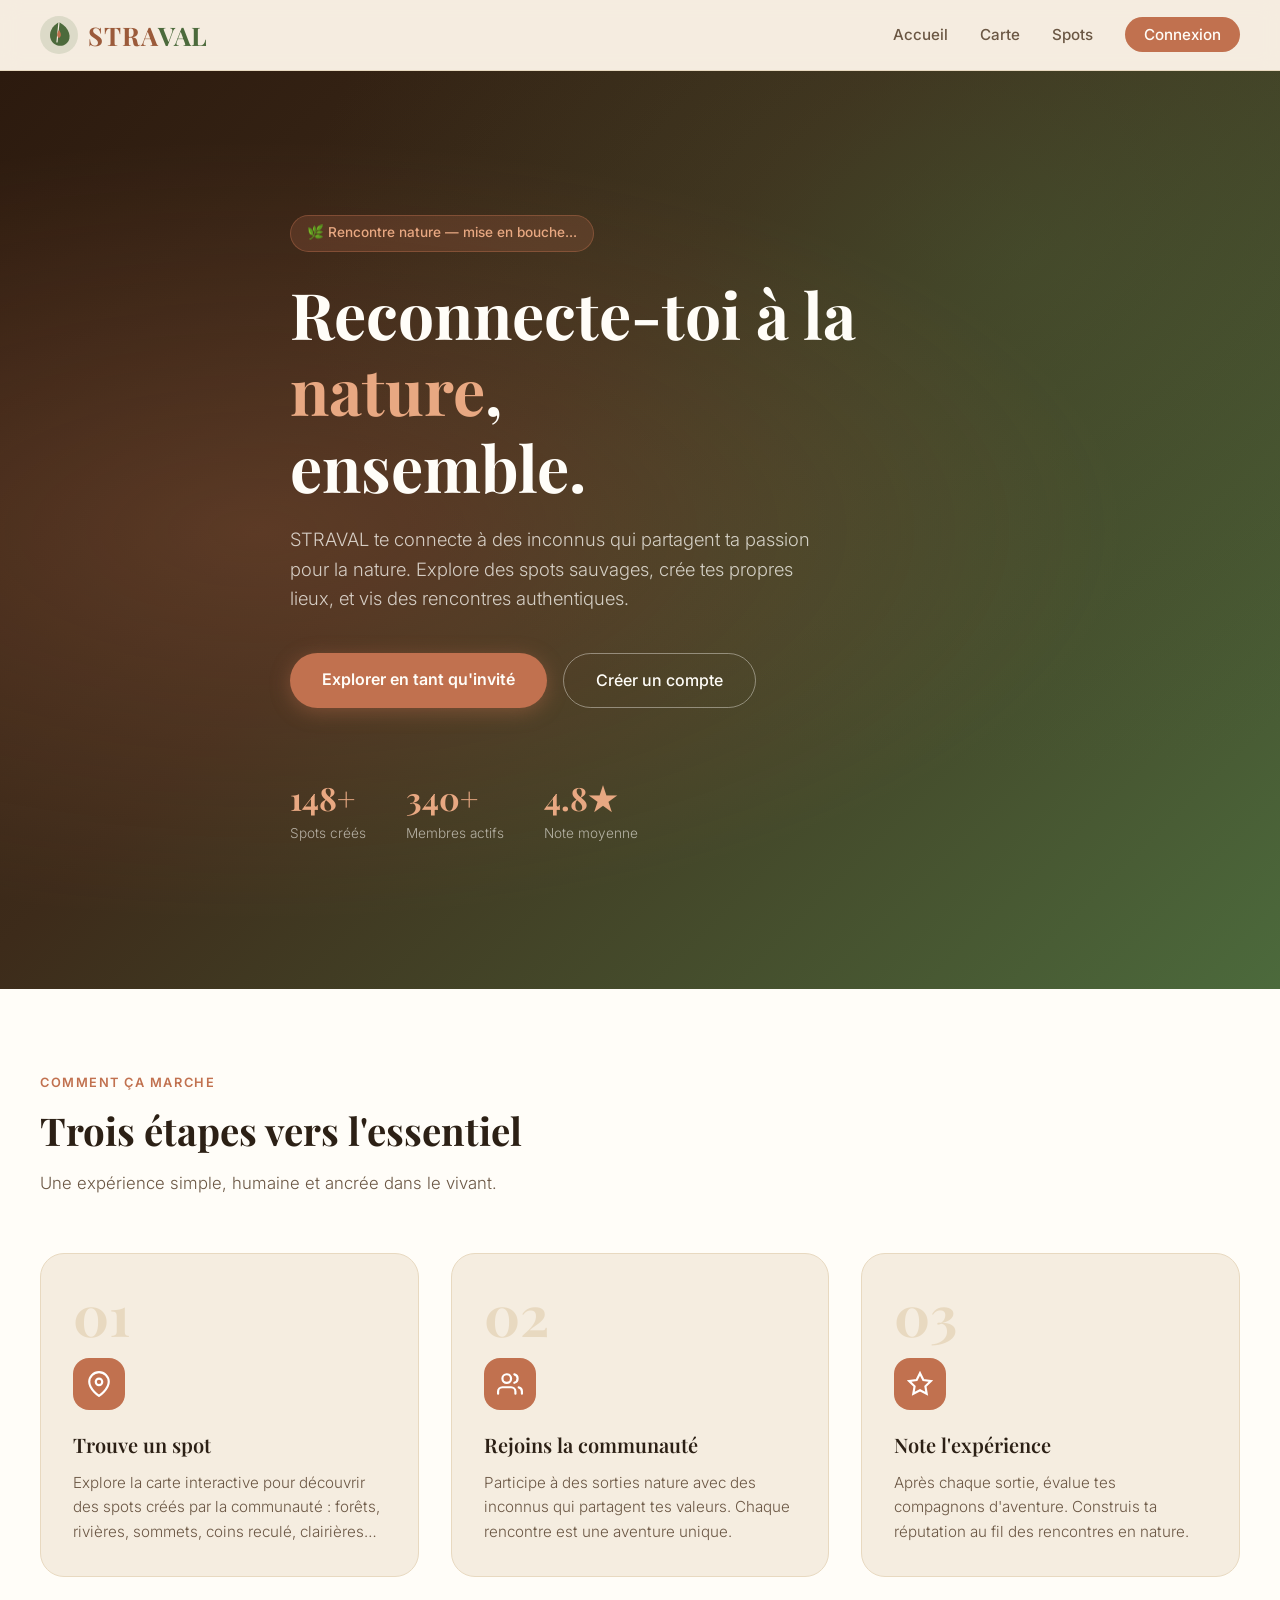
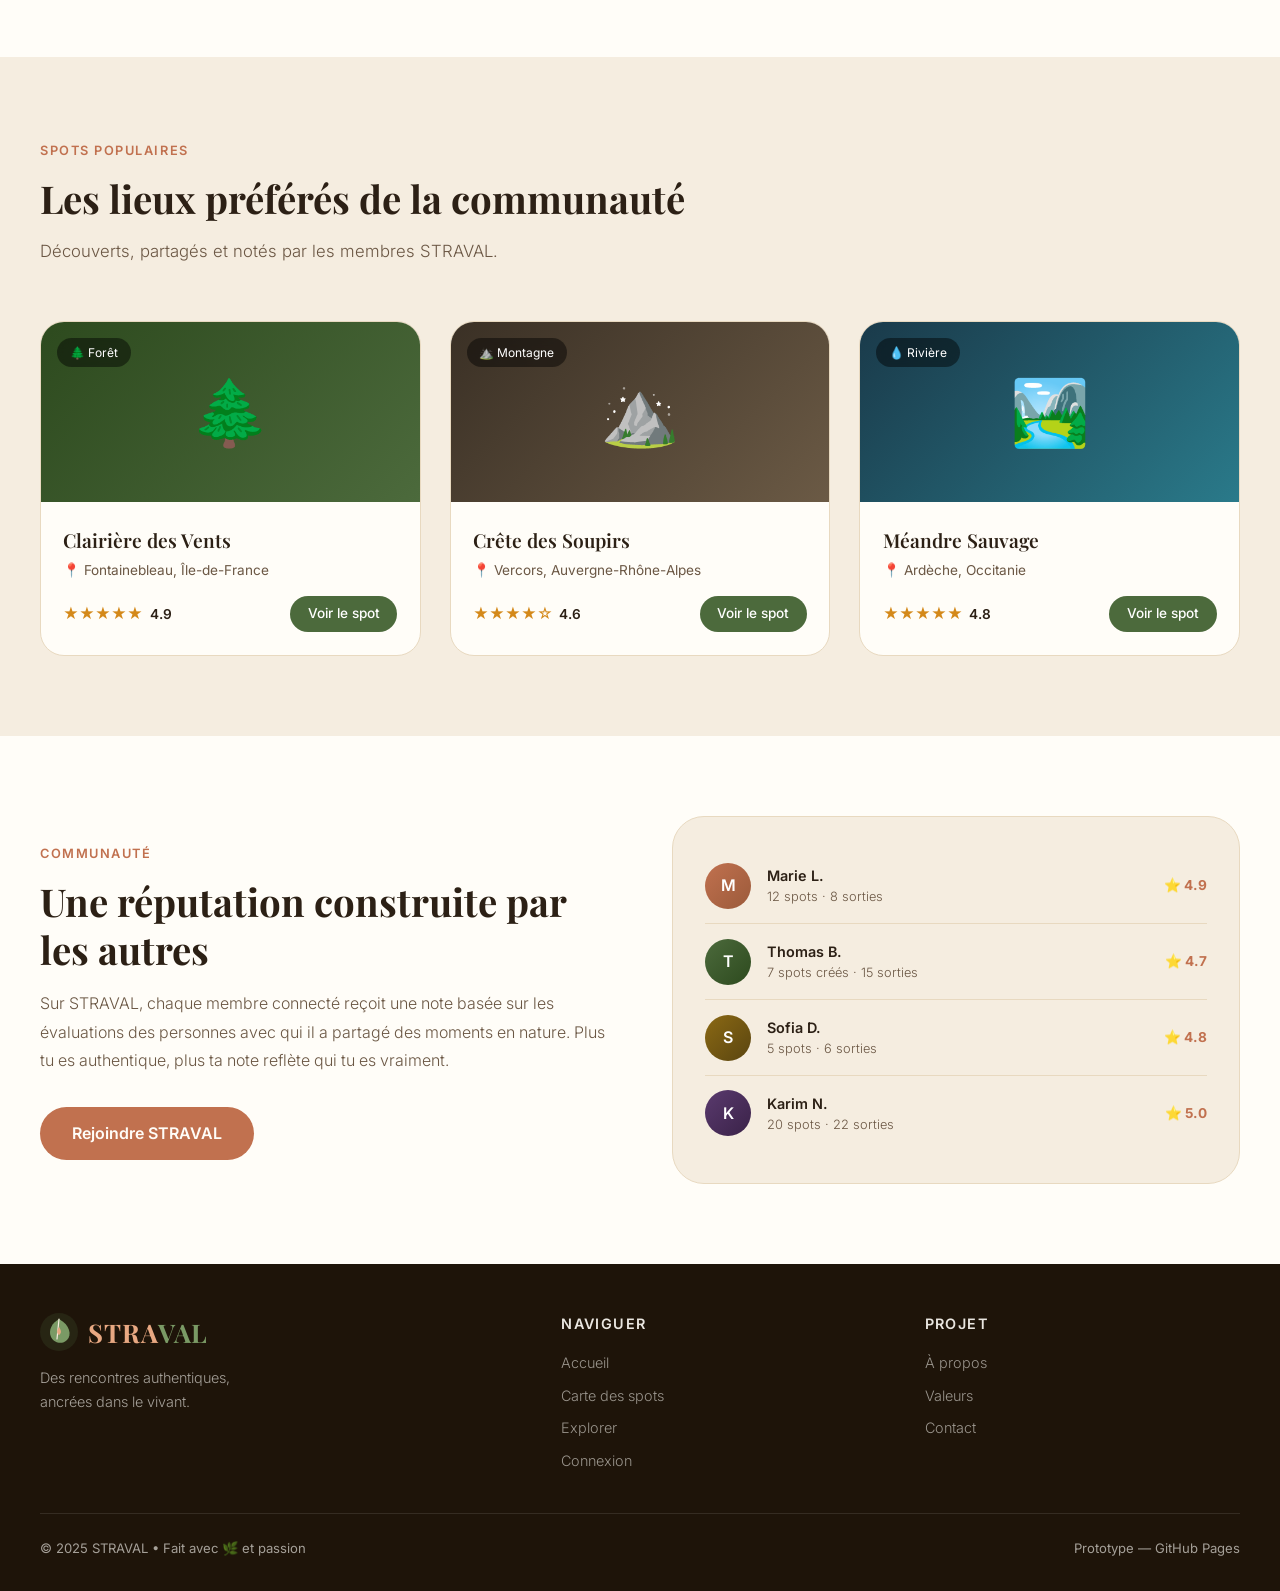
==== index.html @ e492df6b "Pages en ligne !" ====
<!DOCTYPE html>
<html lang="fr">
<head>
  <meta charset="UTF-8" />
  <meta name="viewport" content="width=device-width, initial-scale=1.0"/>
  <title>STRAVAL — Reconnecte-toi à la nature, ensemble.</title>
  <link rel="preconnect" href="https://fonts.googleapis.com"/>
  <link href="https://fonts.googleapis.com/css2?family=Playfair+Display:wght@400;600;700&family=Inter:wght@300;400;500;600&display=swap" rel="stylesheet"/>
  <style>
    :root {
      --terra: #C1714F; --terra-dark: #9B5A3A; --terra-light: #E8A882;
      --green: #4C6A3C; --green-light: #7A9A65;
      --cream: #F5EDE0; --cream-dark: #E8D9C0;
      --text: #2C2015; --text-light: #6B5744; --white: #FFFDF8;
    }
    *, *::before, *::after { box-sizing: border-box; margin: 0; padding: 0; }
    body { font-family: 'Inter', sans-serif; background: var(--cream); color: var(--text); line-height: 1.6; overflow-x: hidden; }

    /* HEADER */
    header { position: sticky; top: 0; z-index: 100; background: rgba(245,237,224,0.95); backdrop-filter: blur(10px); border-bottom: 1px solid var(--cream-dark); padding: 0 2rem; }
    nav { max-width: 1200px; margin: 0 auto; display: flex; align-items: center; justify-content: space-between; height: 70px; }
    .logo { display: flex; align-items: center; gap: 0.6rem; text-decoration: none; }
    .logo-icon { width: 38px; height: 38px; }
    .logo-text { font-family: 'Playfair Display', serif; font-size: 1.6rem; font-weight: 700; color: var(--terra-dark); letter-spacing: 0.05em; }
    .logo-text span { color: var(--green); }
    .nav-links { display: flex; align-items: center; gap: 2rem; list-style: none; }
    .nav-links a { text-decoration: none; font-size: 0.95rem; font-weight: 500; color: var(--text-light); transition: color 0.2s; }
    .nav-links a:hover { color: var(--terra); }
    .btn-nav { background: var(--terra); color: var(--white) !important; padding: 0.5rem 1.2rem; border-radius: 2rem; }
    .btn-nav:hover { background: var(--terra-dark) !important; }
    .nav-toggle { display: none; background: none; border: none; cursor: pointer; flex-direction: column; gap: 5px; }
    .nav-toggle span { display: block; width: 25px; height: 2px; background: var(--text); border-radius: 2px; }

    /* HERO */
    .hero { min-height: 90vh; display: flex; align-items: center; position: relative; overflow: hidden; background: linear-gradient(135deg, #2C1A0E 0%, #3D2B1A 40%, #4C6A3C 100%); }
    .hero-bg { position: absolute; inset: 0; background: radial-gradient(ellipse at 20% 50%, rgba(193,113,79,0.25) 0%, transparent 60%), radial-gradient(ellipse at 80% 20%, rgba(76,106,60,0.3) 0%, transparent 50%); }
    .hero-content { max-width: 1200px; margin: 0 auto; padding: 4rem 2rem; position: relative; z-index: 2; }
    .hero-badge { display: inline-flex; align-items: center; gap: 0.5rem; background: rgba(193,113,79,0.2); border: 1px solid rgba(193,113,79,0.4); color: var(--terra-light); padding: 0.4rem 1rem; border-radius: 2rem; font-size: 0.85rem; font-weight: 500; margin-bottom: 1.5rem; animation: fadeInUp 0.6s ease both; }
    .hero h1 { font-family: 'Playfair Display', serif; font-size: clamp(2.4rem, 5vw, 4.2rem); font-weight: 700; color: var(--white); line-height: 1.2; max-width: 700px; margin-bottom: 1.2rem; animation: fadeInUp 0.6s 0.1s ease both; }
    .hero h1 em { font-style: normal; color: var(--terra-light); }
    .hero > .hero-content > p { font-size: 1.15rem; color: rgba(255,253,248,0.75); max-width: 520px; margin-bottom: 2.5rem; font-weight: 300; animation: fadeInUp 0.6s 0.2s ease both; }
    .hero-cta { display: flex; gap: 1rem; flex-wrap: wrap; animation: fadeInUp 0.6s 0.3s ease both; }
    .btn-primary { background: var(--terra); color: var(--white); padding: 0.85rem 2rem; border-radius: 3rem; text-decoration: none; font-weight: 600; transition: background 0.2s, transform 0.2s; box-shadow: 0 4px 20px rgba(193,113,79,0.4); }
    .btn-primary:hover { background: var(--terra-dark); transform: translateY(-2px); }
    .btn-secondary { background: transparent; color: var(--white); padding: 0.85rem 2rem; border-radius: 3rem; text-decoration: none; font-weight: 500; border: 1.5px solid rgba(255,253,248,0.4); transition: border-color 0.2s, background 0.2s, transform 0.2s; }
    .btn-secondary:hover { border-color: var(--white); background: rgba(255,253,248,0.08); transform: translateY(-2px); }
    .hero-stats { display: flex; gap: 2.5rem; margin-top: 4rem; flex-wrap: wrap; animation: fadeInUp 0.6s 0.4s ease both; }
    .stat-num { font-family: 'Playfair Display', serif; font-size: 2rem; font-weight: 700; color: var(--terra-light); }
    .stat-label { font-size: 0.85rem; color: rgba(255,253,248,0.6); font-weight: 300; }

    /* SECTIONS */
    section { padding: 5rem 2rem; }
    .section-inner { max-width: 1200px; margin: 0 auto; }
    .section-tag { display: inline-block; font-size: 0.8rem; font-weight: 600; text-transform: uppercase; letter-spacing: 0.12em; color: var(--terra); margin-bottom: 0.8rem; }
    .section-title { font-family: 'Playfair Display', serif; font-size: clamp(1.8rem, 3vw, 2.6rem); font-weight: 700; color: var(--text); margin-bottom: 1rem; line-height: 1.25; }
    .section-sub { font-size: 1.05rem; color: var(--text-light); max-width: 560px; font-weight: 300; }
    .section-header { margin-bottom: 3.5rem; }

    /* HOW */
    .how { background: var(--white); }
    .steps-grid { display: grid; grid-template-columns: repeat(auto-fit, minmax(260px, 1fr)); gap: 2rem; }
    .step-card { background: var(--cream); border-radius: 1.5rem; padding: 2rem; border: 1px solid var(--cream-dark); transition: transform 0.25s, box-shadow 0.25s; }
    .step-card:hover { transform: translateY(-6px); box-shadow: 0 12px 40px rgba(107,51,43,0.1); }
    .step-num { font-family: 'Playfair Display', serif; font-size: 3.5rem; font-weight: 700; color: var(--cream-dark); line-height: 1; margin-bottom: 1rem; }
    .step-icon { width: 52px; height: 52px; background: var(--terra); border-radius: 1rem; display: flex; align-items: center; justify-content: center; margin-bottom: 1.2rem; }
    .step-icon svg { width: 26px; height: 26px; }
    .step-card h3 { font-family: 'Playfair Display', serif; font-size: 1.25rem; font-weight: 600; color: var(--text); margin-bottom: 0.6rem; }
    .step-card p { font-size: 0.95rem; color: var(--text-light); font-weight: 300; }

    /* SPOTS */
    .spots { background: var(--cream); }
    .spots-grid { display: grid; grid-template-columns: repeat(auto-fit, minmax(300px, 1fr)); gap: 1.8rem; }
    .spot-card { background: var(--white); border-radius: 1.5rem; overflow: hidden; border: 1px solid var(--cream-dark); transition: transform 0.25s, box-shadow 0.25s; }
    .spot-card:hover { transform: translateY(-6px); box-shadow: 0 16px 48px rgba(44,32,21,0.12); }
    .spot-img { height: 180px; position: relative; overflow: hidden; }
    .spot-img-bg { width: 100%; height: 100%; display: flex; align-items: center; justify-content: center; font-size: 4rem; }
    .foret { background: linear-gradient(135deg, #2d4a1e, #4C6A3C); }
    .montagne { background: linear-gradient(135deg, #3a3025, #6b5a45); }
    .riviere { background: linear-gradient(135deg, #1a3a4a, #2a7a8a); }
    .spot-badge { position: absolute; top: 1rem; left: 1rem; background: rgba(0,0,0,0.45); color: white; font-size: 0.75rem; padding: 0.3rem 0.8rem; border-radius: 2rem; backdrop-filter: blur(6px); }
    .spot-body { padding: 1.4rem; }
    .spot-name { font-family: 'Playfair Display', serif; font-size: 1.2rem; font-weight: 600; color: var(--text); margin-bottom: 0.3rem; }
    .spot-loc { font-size: 0.85rem; color: var(--text-light); display: flex; align-items: center; gap: 0.3rem; margin-bottom: 0.9rem; }
    .spot-footer { display: flex; align-items: center; justify-content: space-between; }
    .stars { color: #D4891A; font-size: 0.95rem; }
    .star-score { font-size: 0.85rem; font-weight: 600; color: var(--text); margin-left: 0.4rem; }
    .btn-spot { background: var(--green); color: white; padding: 0.45rem 1.1rem; border-radius: 2rem; text-decoration: none; font-size: 0.85rem; font-weight: 500; transition: background 0.2s; }
    .btn-spot:hover { background: var(--green-light); }

    /* COMMUNITY */
    .community { background: var(--white); }
    .community-grid { display: grid; grid-template-columns: 1fr 1fr; gap: 4rem; align-items: center; }
    .community-text p { font-size: 1rem; color: var(--text-light); font-weight: 300; margin-bottom: 2rem; line-height: 1.8; }
    .btn-cta { display: inline-block; background: var(--terra); color: var(--white); padding: 0.85rem 2rem; border-radius: 3rem; text-decoration: none; font-weight: 600; transition: background 0.2s, transform 0.2s; }
    .btn-cta:hover { background: var(--terra-dark); transform: translateY(-2px); }
    .avatars-panel { background: var(--cream); border-radius: 2rem; padding: 2rem; border: 1px solid var(--cream-dark); }
    .avatar-row { display: flex; align-items: center; gap: 1rem; padding: 0.9rem 0; border-bottom: 1px solid var(--cream-dark); }
    .avatar-row:last-child { border-bottom: none; }
    .avatar { width: 46px; height: 46px; border-radius: 50%; display: flex; align-items: center; justify-content: center; font-weight: 600; color: white; flex-shrink: 0; }
    .av1 { background: linear-gradient(135deg, #C1714F, #9B5A3A); }
    .av2 { background: linear-gradient(135deg, #4C6A3C, #2d4a1e); }
    .av3 { background: linear-gradient(135deg, #8B6914, #5a4510); }
    .av4 { background: linear-gradient(135deg, #5a3a6e, #3a2248); }
    .avatar-info { flex: 1; }
    .avatar-name { font-size: 0.9rem; font-weight: 600; color: var(--text); }
    .avatar-spots { font-size: 0.8rem; color: var(--text-light); font-weight: 300; }
    .avatar-rating { font-size: 0.85rem; font-weight: 700; color: var(--terra); }

    /* FOOTER */
    footer { background: #1E1409; color: rgba(255,253,248,0.6); padding: 3rem 2rem 2rem; }
    .footer-inner { max-width: 1200px; margin: 0 auto; display: grid; grid-template-columns: 1.5fr 1fr 1fr; gap: 3rem; }
    .footer-brand .logo-text { color: #E8A882; }
    .footer-brand .logo-text span { color: #7A9A65; }
    .footer-tagline { margin-top: 0.8rem; font-size: 0.9rem; font-weight: 300; line-height: 1.7; }
    .footer-col h4 { color: rgba(255,253,248,0.9); font-size: 0.9rem; font-weight: 600; text-transform: uppercase; letter-spacing: 0.1em; margin-bottom: 1rem; }
    .footer-col a { display: block; color: rgba(255,253,248,0.55); text-decoration: none; font-size: 0.9rem; font-weight: 300; margin-bottom: 0.6rem; transition: color 0.2s; }
    .footer-col a:hover { color: #E8A882; }
    .footer-bottom { max-width: 1200px; margin: 2rem auto 0; padding-top: 1.5rem; border-top: 1px solid rgba(255,253,248,0.1); display: flex; justify-content: space-between; font-size: 0.82rem; flex-wrap: wrap; gap: 0.5rem; }

    /* ANIMATIONS */
    @keyframes fadeInUp { from { opacity: 0; transform: translateY(20px); } to { opacity: 1; transform: translateY(0); } }
    .reveal { opacity: 0; transform: translateY(24px); transition: opacity 0.6s ease, transform 0.6s ease; }
    .reveal.visible { opacity: 1; transform: translateY(0); }

    @media (max-width: 768px) {
      .nav-links { display: none; flex-direction: column; }
      .nav-links.open { display: flex; position: absolute; top: 70px; left: 0; right: 0; background: var(--cream); padding: 1.5rem 2rem; border-bottom: 1px solid var(--cream-dark); z-index: 99; }
      .nav-toggle { display: flex; }
      .community-grid { grid-template-columns: 1fr; }
      .footer-inner { grid-template-columns: 1fr; gap: 2rem; }
    }
  </style>
</head>
<body>

<header>
  <nav>
    <a href="index.html" class="logo">
      <svg class="logo-icon" viewBox="0 0 38 38" fill="none">
        <circle cx="19" cy="19" r="19" fill="#4C6A3C" opacity="0.15"/>
        <path d="M19 6 C12 10, 8 17, 11 24 C14 30, 22 32, 27 27 C32 22, 30 12, 19 6Z" fill="#4C6A3C"/>
        <path d="M19 6 L17 26" stroke="#F5EDE0" stroke-width="1.2" stroke-linecap="round"/>
        <path d="M19 14 C17 17, 16 20, 19 22 C22 20, 21 17, 19 14Z" fill="#C1714F"/>
      </svg>
      <span class="logo-text">STRA<span>VAL</span></span>
    </a>
    <ul class="nav-links" id="navLinks">
      <li><a href="index.html">Accueil</a></li>
      <li><a href="map.html">Carte</a></li>
      <li><a href="spots.html">Spots</a></li>
      <li><a href="login.html" class="btn-nav">Connexion</a></li>
    </ul>
    <button class="nav-toggle" id="navToggle"><span></span><span></span><span></span></button>
  </nav>
</header>

<section class="hero">
  <div class="hero-bg"></div>
  <div class="hero-content">
    <div class="hero-badge">🌿 Rencontre nature — mise en bouche...</div>
    <h1>Reconnecte-toi à la <em>nature</em>,<br/>ensemble.</h1>
    <p>STRAVAL te connecte à des inconnus qui partagent ta passion pour la nature. Explore des spots sauvages, crée tes propres lieux, et vis des rencontres authentiques.</p>
    <div class="hero-cta">
      <a href="map.html" class="btn-primary">Explorer en tant qu'invité</a>
      <a href="login.html" class="btn-secondary">Créer un compte</a>
    </div>
    <div class="hero-stats">
      <div class="stat"><div class="stat-num">148+</div><div class="stat-label">Spots créés</div></div>
      <div class="stat"><div class="stat-num">340+</div><div class="stat-label">Membres actifs</div></div>
      <div class="stat"><div class="stat-num">4.8★</div><div class="stat-label">Note moyenne</div></div>
    </div>
  </div>
</section>

<section class="how">
  <div class="section-inner">
    <div class="section-header reveal">
      <span class="section-tag">Comment ça marche</span>
      <h2 class="section-title">Trois étapes vers l'essentiel</h2>
      <p class="section-sub">Une expérience simple, humaine et ancrée dans le vivant.</p>
    </div>
    <div class="steps-grid">
      <div class="step-card reveal">
        <div class="step-num">01</div>
        <div class="step-icon"><svg viewBox="0 0 24 24" fill="none" stroke="white" stroke-width="2" stroke-linecap="round"><path d="M21 10c0 7-9 13-9 13S3 17 3 10a9 9 0 0118 0z"/><circle cx="12" cy="10" r="3"/></svg></div>
        <h3>Trouve un spot</h3>
        <p>Explore la carte interactive pour découvrir des spots créés par la communauté : forêts, rivières, sommets, coins reculé,  clairières…</p>
      </div>
      <div class="step-card reveal">
        <div class="step-num">02</div>
        <div class="step-icon"><svg viewBox="0 0 24 24" fill="none" stroke="white" stroke-width="2" stroke-linecap="round"><path d="M17 21v-2a4 4 0 00-4-4H5a4 4 0 00-4 4v2"/><circle cx="9" cy="7" r="4"/><path d="M23 21v-2a4 4 0 00-3-3.87M16 3.13a4 4 0 010 7.75"/></svg></div>
        <h3>Rejoins la communauté</h3>
        <p>Participe à des sorties nature avec des inconnus qui partagent tes valeurs. Chaque rencontre est une aventure unique.</p>
      </div>
      <div class="step-card reveal">
        <div class="step-num">03</div>
        <div class="step-icon"><svg viewBox="0 0 24 24" fill="none" stroke="white" stroke-width="2" stroke-linecap="round"><polygon points="12 2 15.09 8.26 22 9.27 17 14.14 18.18 21.02 12 17.77 5.82 21.02 7 14.14 2 9.27 8.91 8.26 12 2"/></svg></div>
        <h3>Note l'expérience</h3>
        <p>Après chaque sortie, évalue tes compagnons d'aventure. Construis ta réputation au fil des rencontres en nature.</p>
      </div>
    </div>
  </div>
</section>

<section class="spots">
  <div class="section-inner">
    <div class="section-header reveal">
      <span class="section-tag">Spots populaires</span>
      <h2 class="section-title">Les lieux préférés de la communauté</h2>
      <p class="section-sub">Découverts, partagés et notés par les membres STRAVAL.</p>
    </div>
    <div class="spots-grid">
      <div class="spot-card reveal">
        <div class="spot-img"><div class="spot-img-bg foret">🌲</div><span class="spot-badge">🌲 Forêt</span></div>
        <div class="spot-body">
          <div class="spot-name">Clairière des Vents</div>
          <div class="spot-loc">📍 Fontainebleau, Île-de-France</div>
          <div class="spot-footer"><div><span class="stars">★★★★★</span><span class="star-score">4.9</span></div><a href="spots.html" class="btn-spot">Voir le spot</a></div>
        </div>
      </div>
      <div class="spot-card reveal">
        <div class="spot-img"><div class="spot-img-bg montagne">⛰️</div><span class="spot-badge">⛰️ Montagne</span></div>
        <div class="spot-body">
          <div class="spot-name">Crête des Soupirs</div>
          <div class="spot-loc">📍 Vercors, Auvergne-Rhône-Alpes</div>
          <div class="spot-footer"><div><span class="stars">★★★★☆</span><span class="star-score">4.6</span></div><a href="spots.html" class="btn-spot">Voir le spot</a></div>
        </div>
      </div>
      <div class="spot-card reveal">
        <div class="spot-img"><div class="spot-img-bg riviere">🏞️</div><span class="spot-badge">💧 Rivière</span></div>
        <div class="spot-body">
          <div class="spot-name">Méandre Sauvage</div>
          <div class="spot-loc">📍 Ardèche, Occitanie</div>
          <div class="spot-footer"><div><span class="stars">★★★★★</span><span class="star-score">4.8</span></div><a href="spots.html" class="btn-spot">Voir le spot</a></div>
        </div>
      </div>
    </div>
  </div>
</section>

<section class="community">
  <div class="section-inner">
    <div class="community-grid">
      <div class="community-text reveal">
        <span class="section-tag">Communauté</span>
        <h2 class="section-title">Une réputation construite par les autres</h2>
        <p>Sur STRAVAL, chaque membre connecté reçoit une note basée sur les évaluations des personnes avec qui il a partagé des moments en nature. Plus tu es authentique, plus ta note reflète qui tu es vraiment.</p>
        <a href="login.html" class="btn-cta">Rejoindre STRAVAL</a>
      </div>
      <div class="avatars-panel reveal">
        <div class="avatar-row"><div class="avatar av1">M</div><div class="avatar-info"><div class="avatar-name">Marie L.</div><div class="avatar-spots">12 spots · 8 sorties</div></div><div class="avatar-rating">⭐ 4.9</div></div>
        <div class="avatar-row"><div class="avatar av2">T</div><div class="avatar-info"><div class="avatar-name">Thomas B.</div><div class="avatar-spots">7 spots créés · 15 sorties</div></div><div class="avatar-rating">⭐ 4.7</div></div>
        <div class="avatar-row"><div class="avatar av3">S</div><div class="avatar-info"><div class="avatar-name">Sofia D.</div><div class="avatar-spots">5 spots · 6 sorties</div></div><div class="avatar-rating">⭐ 4.8</div></div>
        <div class="avatar-row"><div class="avatar av4">K</div><div class="avatar-info"><div class="avatar-name">Karim N.</div><div class="avatar-spots">20 spots · 22 sorties</div></div><div class="avatar-rating">⭐ 5.0</div></div>
      </div>
    </div>
  </div>
</section>

<footer>
  <div class="footer-inner">
    <div class="footer-brand">
      <a href="index.html" class="logo">
        <svg class="logo-icon" viewBox="0 0 38 38" fill="none"><circle cx="19" cy="19" r="19" fill="#4C6A3C" opacity="0.2"/><path d="M19 6 C12 10, 8 17, 11 24 C14 30, 22 32, 27 27 C32 22, 30 12, 19 6Z" fill="#7A9A65"/><path d="M19 6 L17 26" stroke="#F5EDE0" stroke-width="1.2" stroke-linecap="round"/><path d="M19 14 C17 17, 16 20, 19 22 C22 20, 21 17, 19 14Z" fill="#E8A882"/></svg>
        <span class="logo-text">STRA<span>VAL</span></span>
      </a>
      <p class="footer-tagline">Des rencontres authentiques,<br/>ancrées dans le vivant.</p>
    </div>
    <div class="footer-col">
      <h4>Naviguer</h4>
      <a href="index.html">Accueil</a><a href="map.html">Carte des spots</a><a href="spots.html">Explorer</a><a href="login.html">Connexion</a>
    </div>
    <div class="footer-col">
      <h4>Projet</h4>
      <a href="#">À propos</a><a href="#">Valeurs</a><a href="#">Contact</a>
    </div>
  </div>
  <div class="footer-bottom">
    <span>© 2025 STRAVAL • Fait avec 🌿 et passion</span>
    <span>Prototype — GitHub Pages</span>
  </div>
</footer>

<script>
  document.getElementById('navToggle').addEventListener('click', () => {
    document.getElementById('navLinks').classList.toggle('open');
  });
  const observer = new IntersectionObserver((entries) => {
    entries.forEach(e => { if (e.isIntersecting) { e.target.classList.add('visible'); observer.unobserve(e.target); } });
  }, { threshold: 0.12 });
  document.querySelectorAll('.reveal').forEach(el => observer.observe(el));
</script>
</body>
</html>
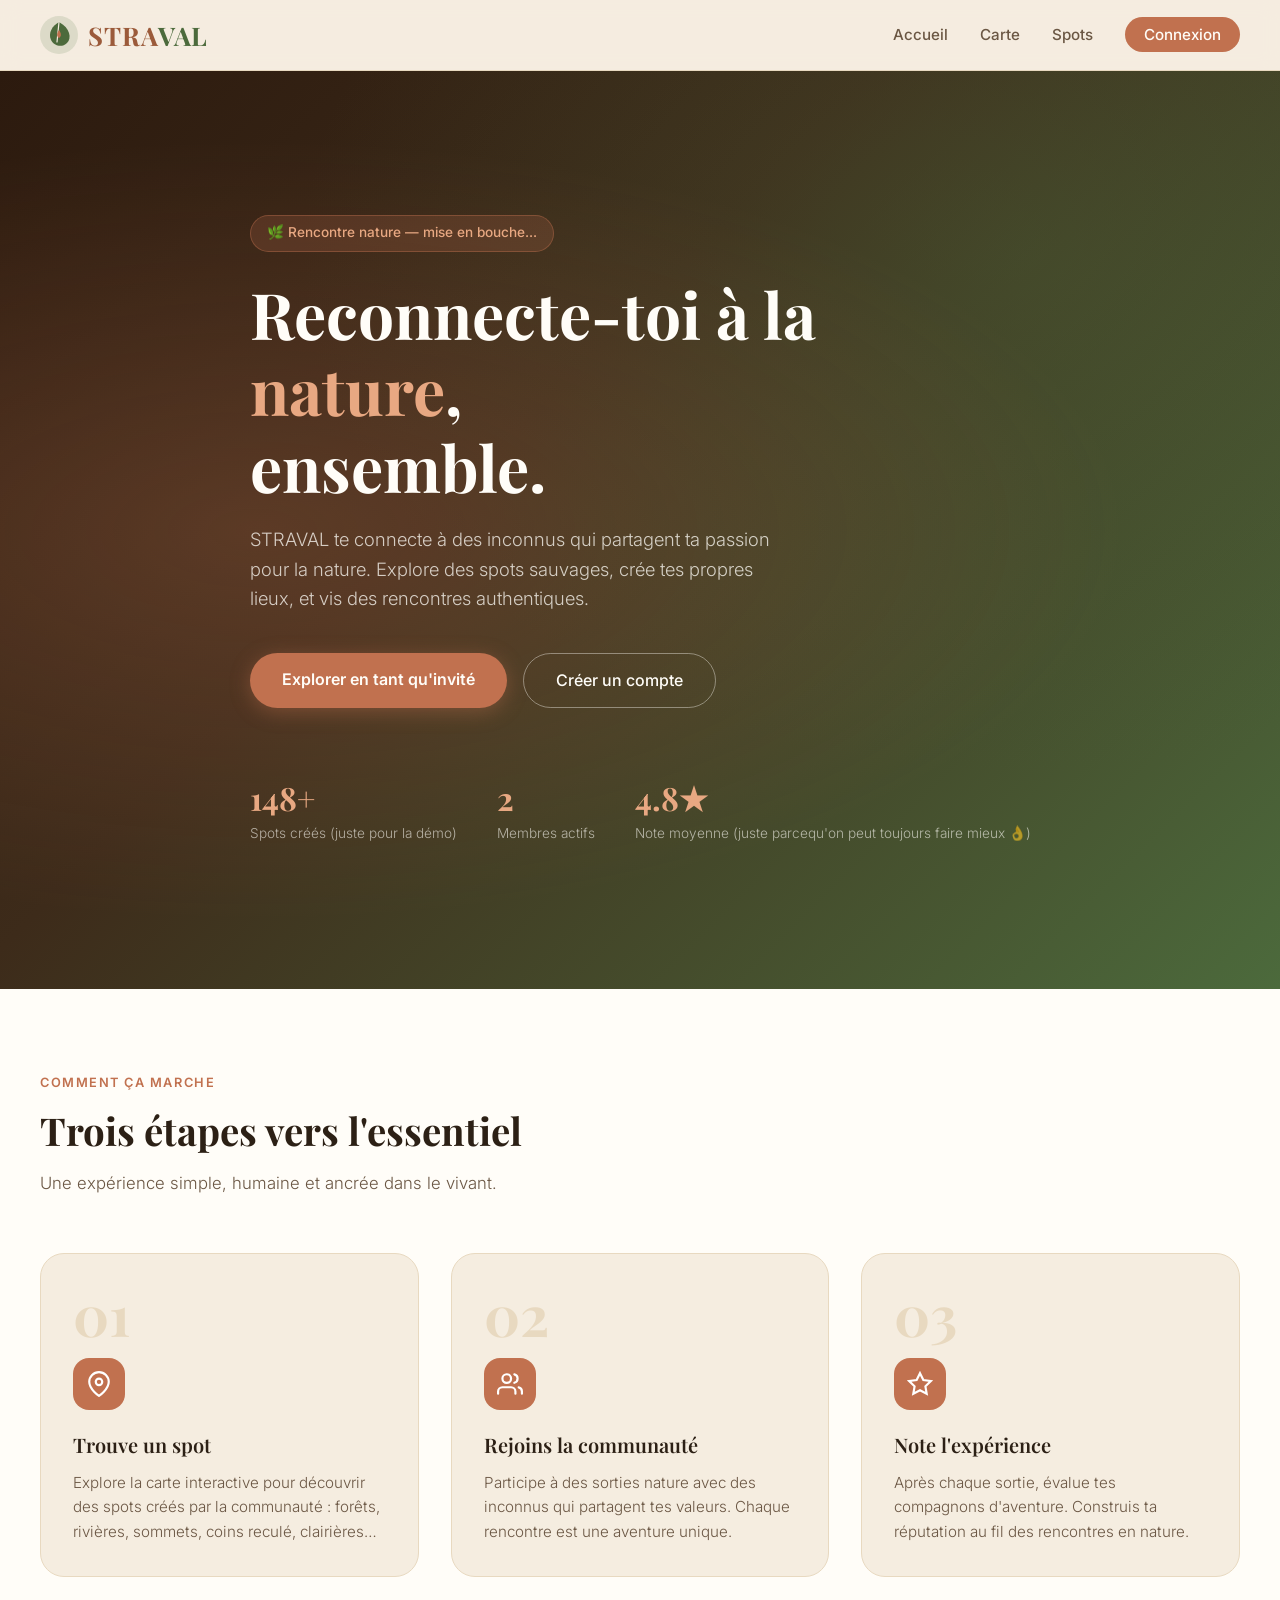
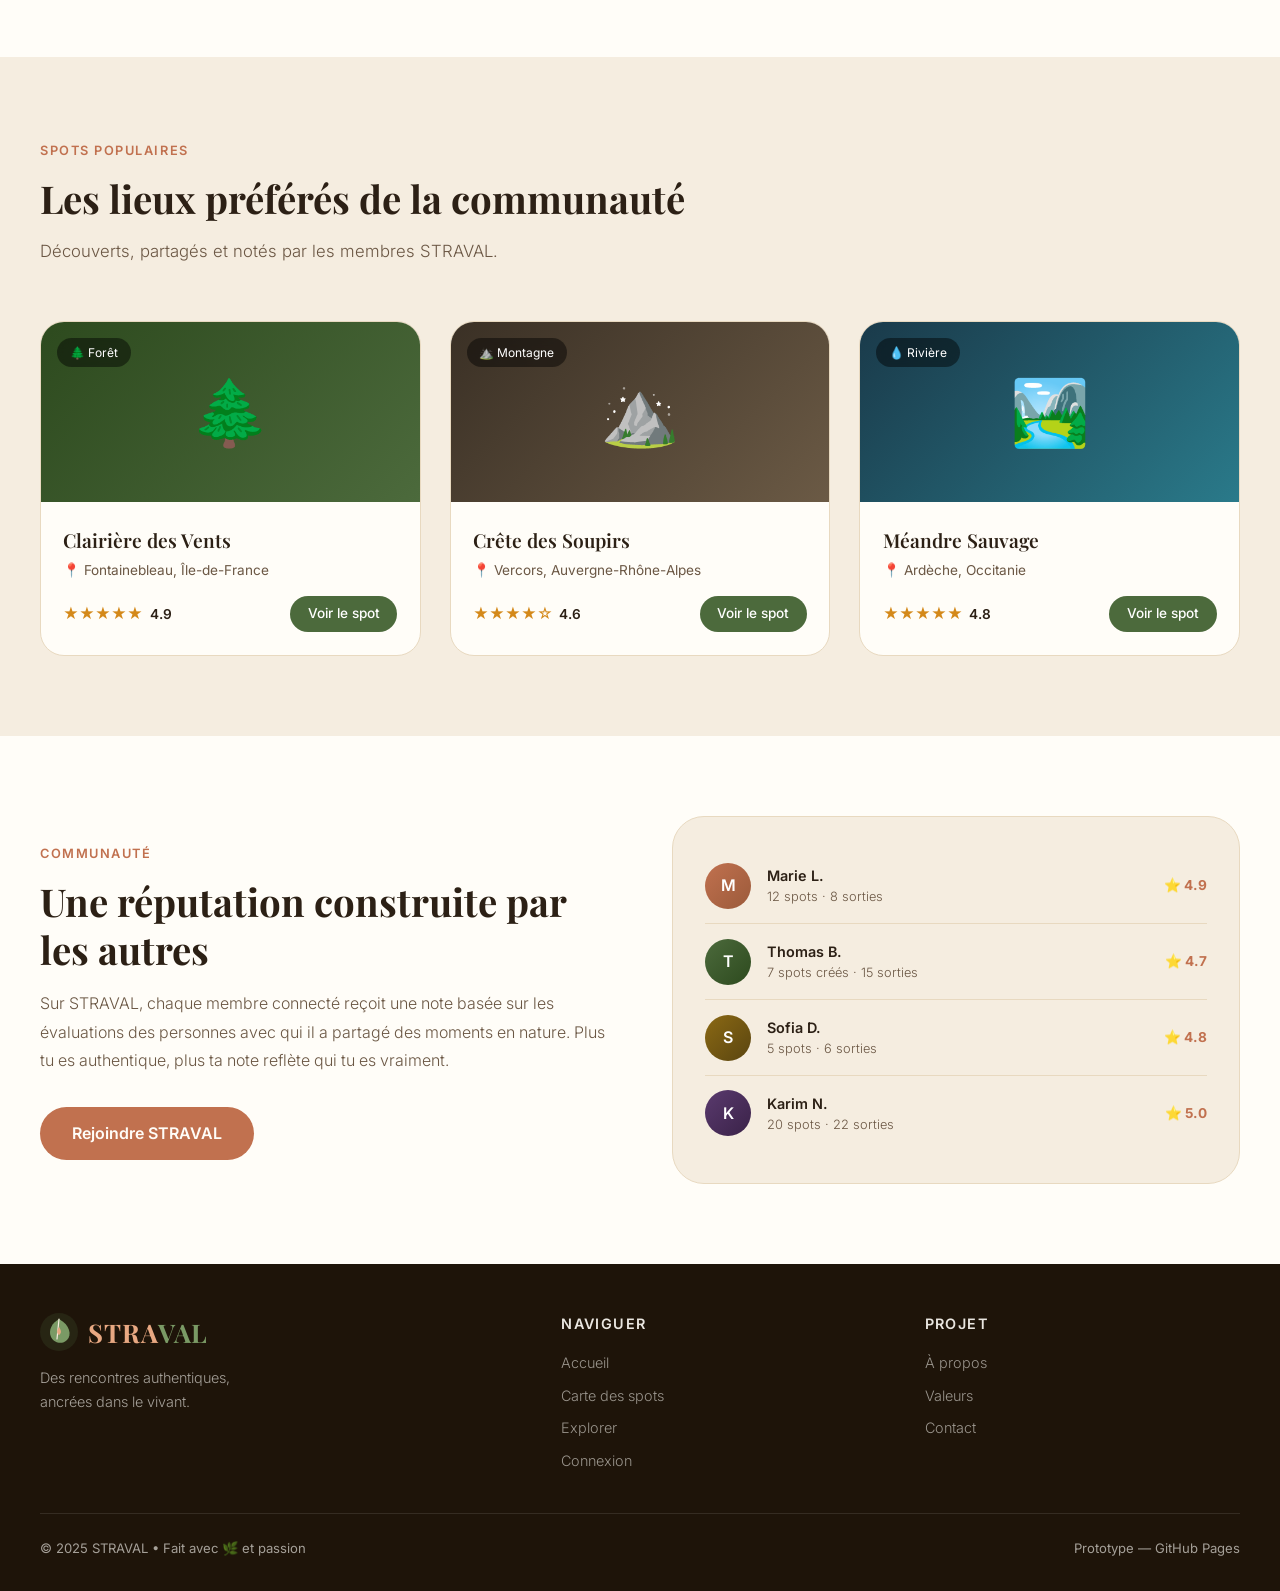
==== commit 52662b5d: "Update title and stats in index.html" ====
--- a/index.html
+++ b/index.html
@@ -3,7 +3,7 @@
 <head>
   <meta charset="UTF-8" />
   <meta name="viewport" content="width=device-width, initial-scale=1.0"/>
-  <title>STRAVAL — Reconnecte-toi à la nature, ensemble.</title>
+  <title>🌿STRAVAL🌿 — Reconnectons-nous à la nature, ensemble.🍆</title>
   <link rel="preconnect" href="https://fonts.googleapis.com"/>
   <link href="https://fonts.googleapis.com/css2?family=Playfair+Display:wght@400;600;700&family=Inter:wght@300;400;500;600&display=swap" rel="stylesheet"/>
   <style>
@@ -165,9 +165,9 @@
       <a href="login.html" class="btn-secondary">Créer un compte</a>
     </div>
     <div class="hero-stats">
-      <div class="stat"><div class="stat-num">148+</div><div class="stat-label">Spots créés</div></div>
-      <div class="stat"><div class="stat-num">340+</div><div class="stat-label">Membres actifs</div></div>
-      <div class="stat"><div class="stat-num">4.8★</div><div class="stat-label">Note moyenne</div></div>
+      <div class="stat"><div class="stat-num">148+</div><div class="stat-label">Spots créés (juste pour la démo)</div></div>
+      <div class="stat"><div class="stat-num">2</div><div class="stat-label">Membres actifs</div></div>
+      <div class="stat"><div class="stat-num">4.8★</div><div class="stat-label">Note moyenne (juste parcequ'on peut toujours faire mieux 👌)</div></div>
     </div>
   </div>
 </section>
@@ -291,4 +291,4 @@
   document.querySelectorAll('.reveal').forEach(el => observer.observe(el));
 </script>
 </body>
-</html>+</html>
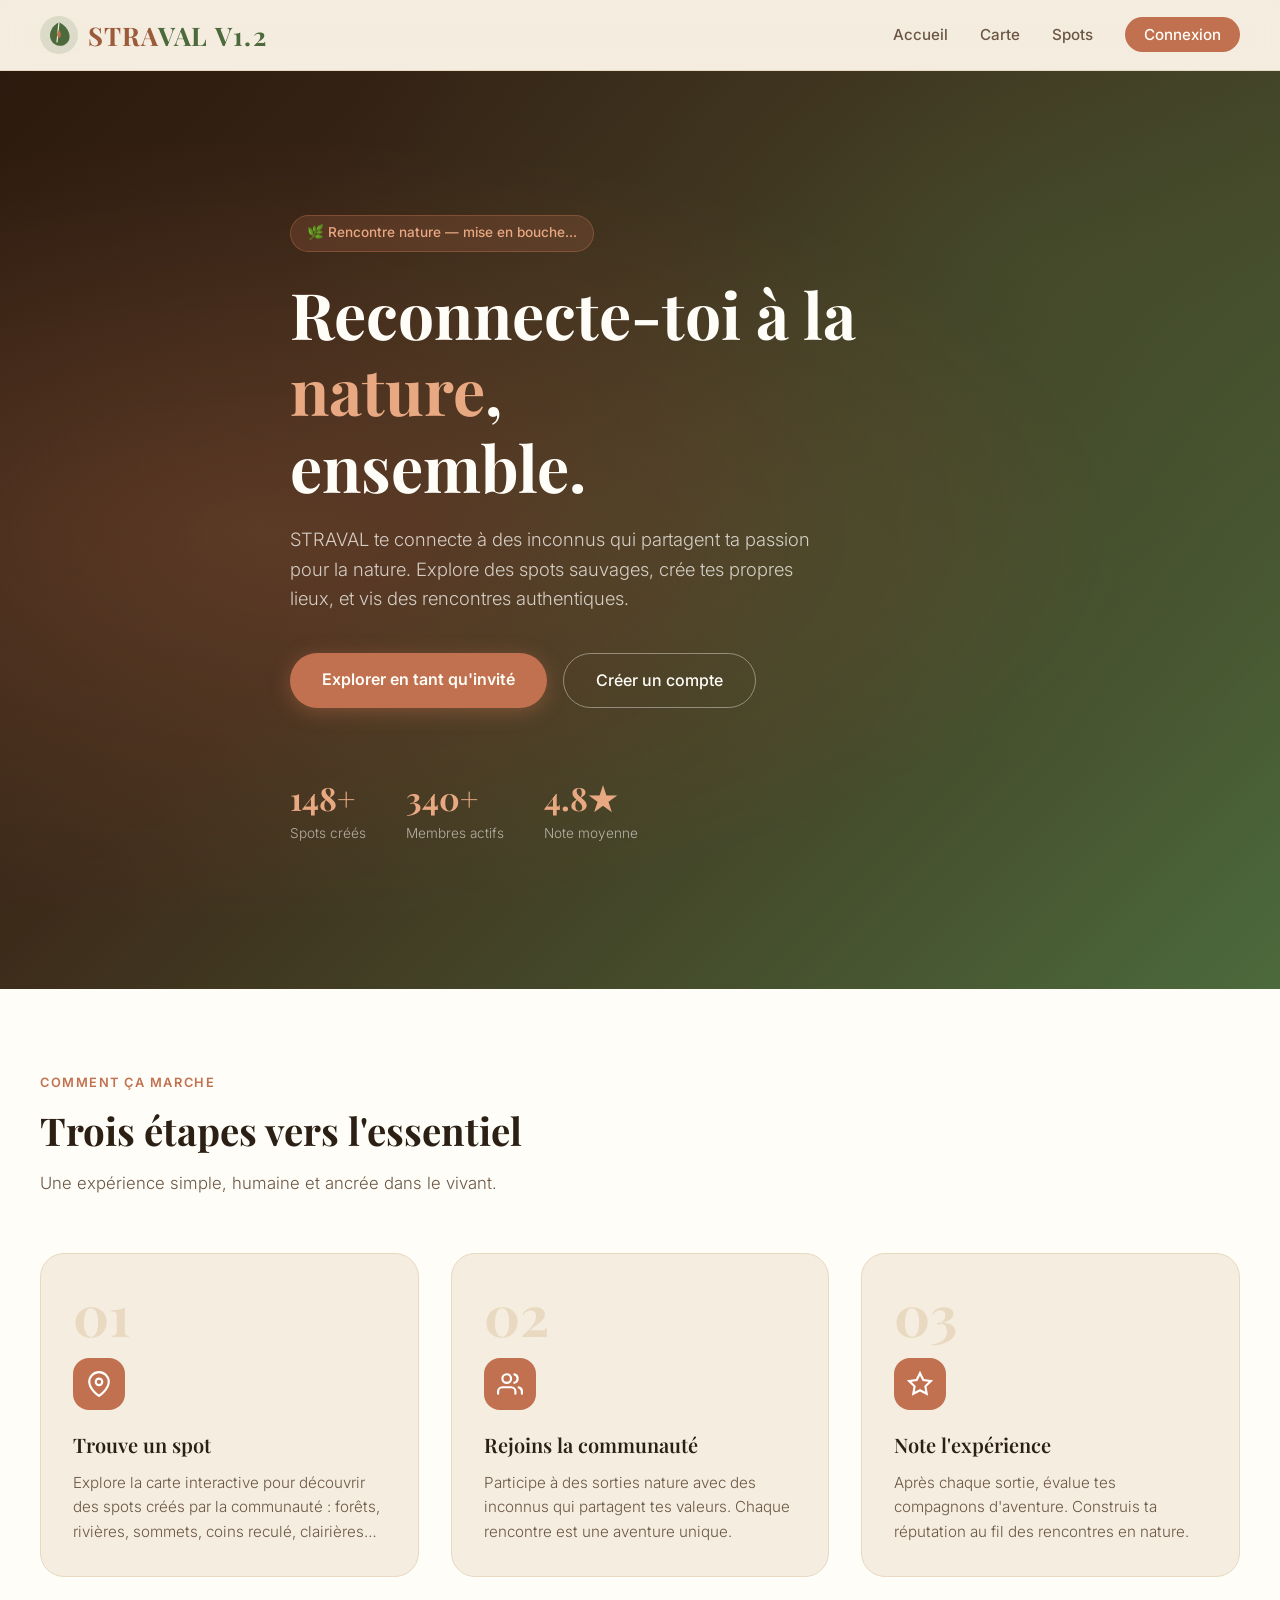
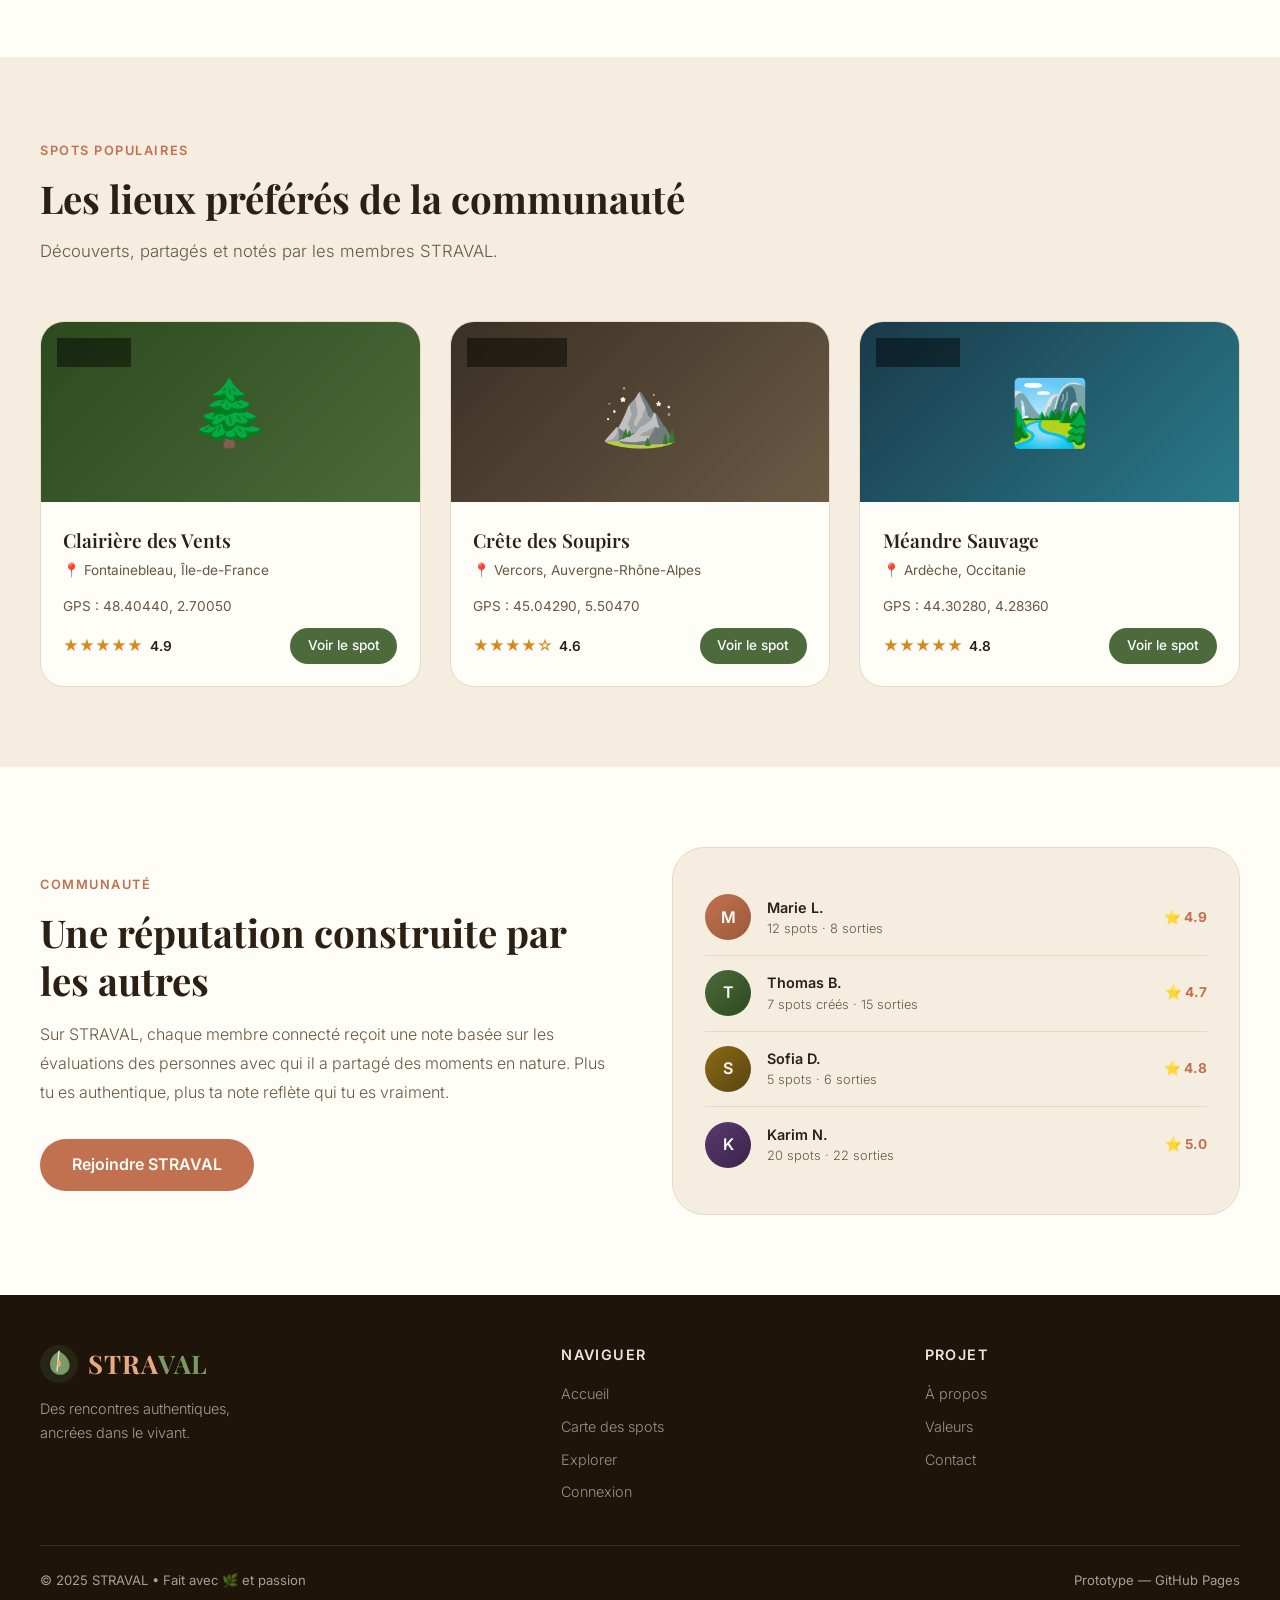
==== commit ab4c5480: "V1.2" ====
--- a/index.html
+++ b/index.html
@@ -3,7 +3,7 @@
 <head>
   <meta charset="UTF-8" />
   <meta name="viewport" content="width=device-width, initial-scale=1.0"/>
-  <title>🌿STRAVAL🌿 — Reconnectons-nous à la nature, ensemble.🍆</title>
+  <title>STRAVAL — Reconnecte-toi à la nature, ensemble.</title>
   <link rel="preconnect" href="https://fonts.googleapis.com"/>
   <link href="https://fonts.googleapis.com/css2?family=Playfair+Display:wght@400;600;700&family=Inter:wght@300;400;500;600&display=swap" rel="stylesheet"/>
   <style>
@@ -142,7 +142,7 @@
         <path d="M19 6 L17 26" stroke="#F5EDE0" stroke-width="1.2" stroke-linecap="round"/>
         <path d="M19 14 C17 17, 16 20, 19 22 C22 20, 21 17, 19 14Z" fill="#C1714F"/>
       </svg>
-      <span class="logo-text">STRA<span>VAL</span></span>
+      <span class="logo-text">STRA<span>VAL V1.2</span></span>
     </a>
     <ul class="nav-links" id="navLinks">
       <li><a href="index.html">Accueil</a></li>
@@ -165,9 +165,9 @@
       <a href="login.html" class="btn-secondary">Créer un compte</a>
     </div>
     <div class="hero-stats">
-      <div class="stat"><div class="stat-num">148+</div><div class="stat-label">Spots créés (juste pour la démo)</div></div>
-      <div class="stat"><div class="stat-num">2</div><div class="stat-label">Membres actifs</div></div>
-      <div class="stat"><div class="stat-num">4.8★</div><div class="stat-label">Note moyenne (juste parcequ'on peut toujours faire mieux 👌)</div></div>
+      <div class="stat"><div class="stat-num">148+</div><div class="stat-label">Spots créés</div></div>
+      <div class="stat"><div class="stat-num">340+</div><div class="stat-label">Membres actifs</div></div>
+      <div class="stat"><div class="stat-num">4.8★</div><div class="stat-label">Note moyenne</div></div>
     </div>
   </div>
 </section>
@@ -215,6 +215,7 @@
         <div class="spot-body">
           <div class="spot-name">Clairière des Vents</div>
           <div class="spot-loc">📍 Fontainebleau, Île-de-France</div>
+          <div class="spot-coords" style="font-size:0.85rem;color:var(--text-light);margin-bottom:0.6rem;">GPS : 48.40440, 2.70050</div>
           <div class="spot-footer"><div><span class="stars">★★★★★</span><span class="star-score">4.9</span></div><a href="spots.html" class="btn-spot">Voir le spot</a></div>
         </div>
       </div>
@@ -223,6 +224,7 @@
         <div class="spot-body">
           <div class="spot-name">Crête des Soupirs</div>
           <div class="spot-loc">📍 Vercors, Auvergne-Rhône-Alpes</div>
+          <div class="spot-coords" style="font-size:0.85rem;color:var(--text-light);margin-bottom:0.6rem;">GPS : 45.04290, 5.50470</div>
           <div class="spot-footer"><div><span class="stars">★★★★☆</span><span class="star-score">4.6</span></div><a href="spots.html" class="btn-spot">Voir le spot</a></div>
         </div>
       </div>
@@ -231,6 +233,7 @@
         <div class="spot-body">
           <div class="spot-name">Méandre Sauvage</div>
           <div class="spot-loc">📍 Ardèche, Occitanie</div>
+          <div class="spot-coords" style="font-size:0.85rem;color:var(--text-light);margin-bottom:0.6rem;">GPS : 44.30280, 4.28360</div>
           <div class="spot-footer"><div><span class="stars">★★★★★</span><span class="star-score">4.8</span></div><a href="spots.html" class="btn-spot">Voir le spot</a></div>
         </div>
       </div>
@@ -291,4 +294,4 @@
   document.querySelectorAll('.reveal').forEach(el => observer.observe(el));
 </script>
 </body>
-</html>
+</html>
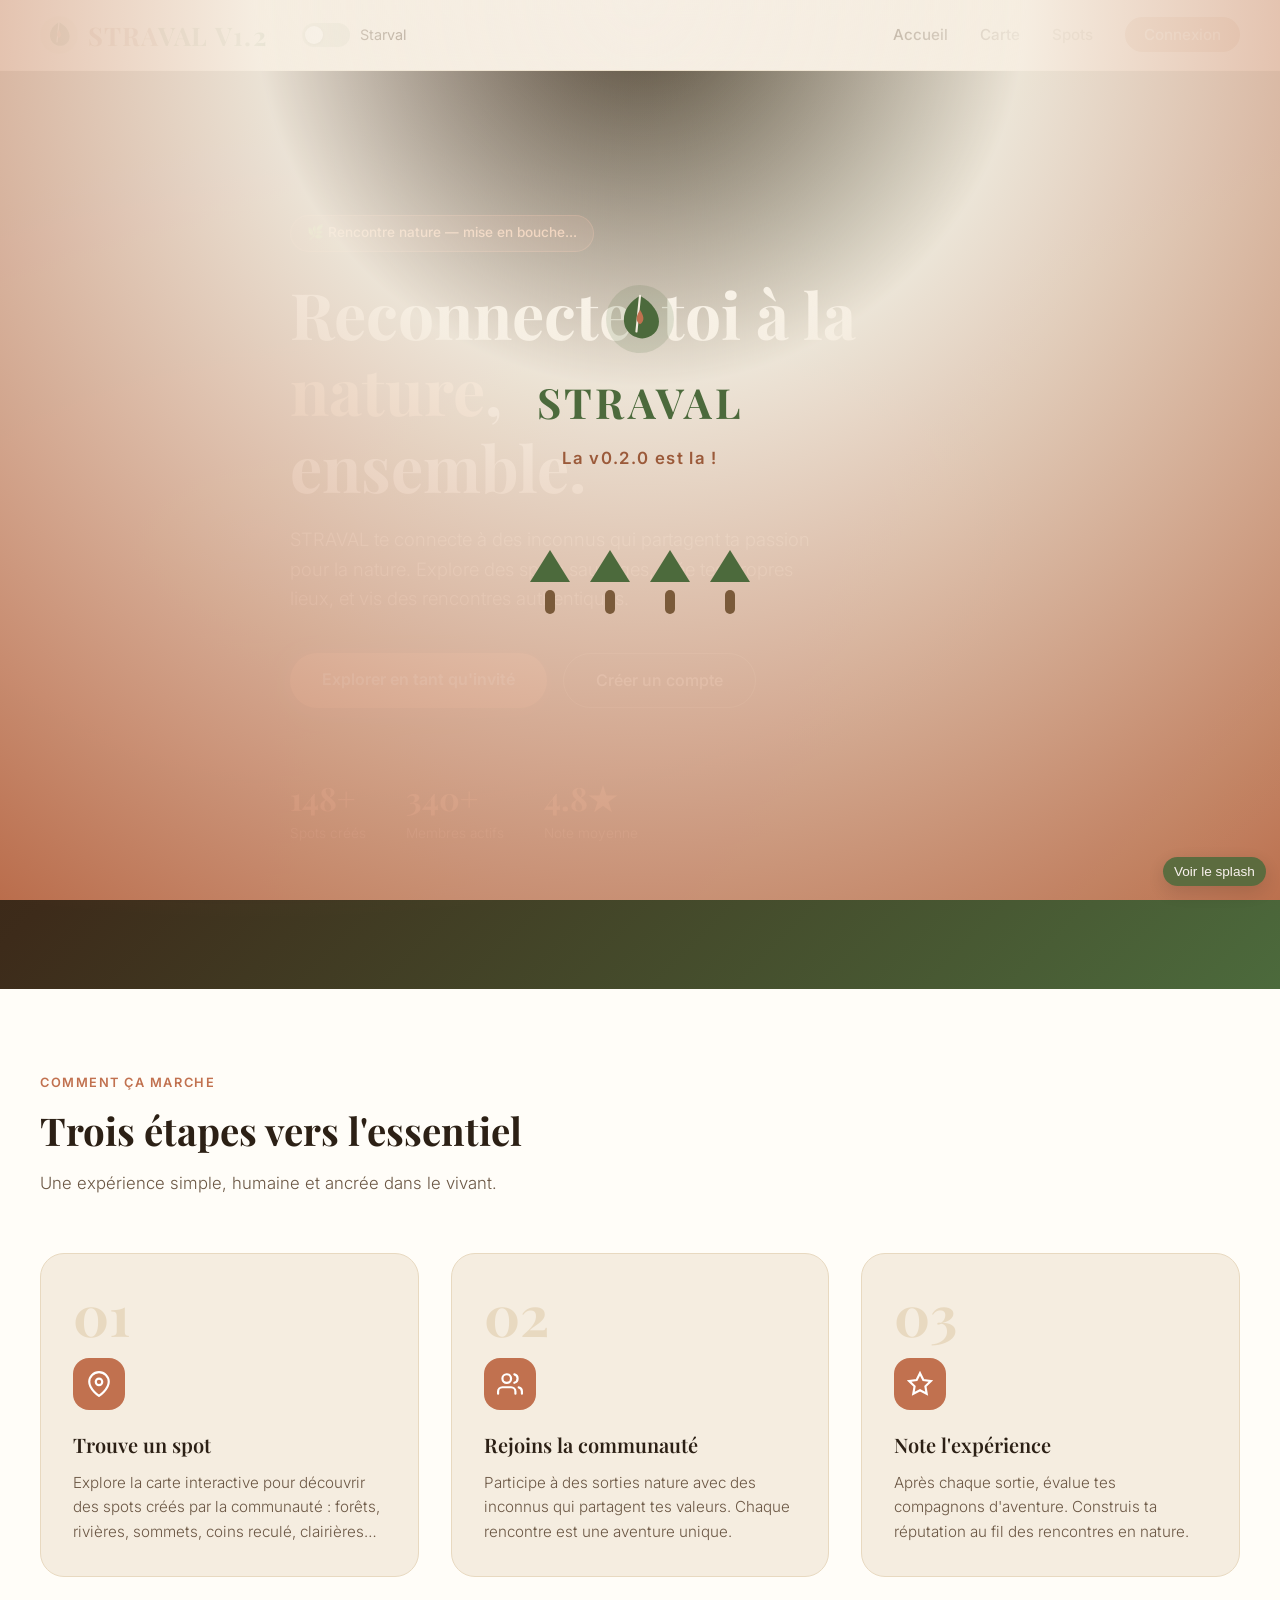
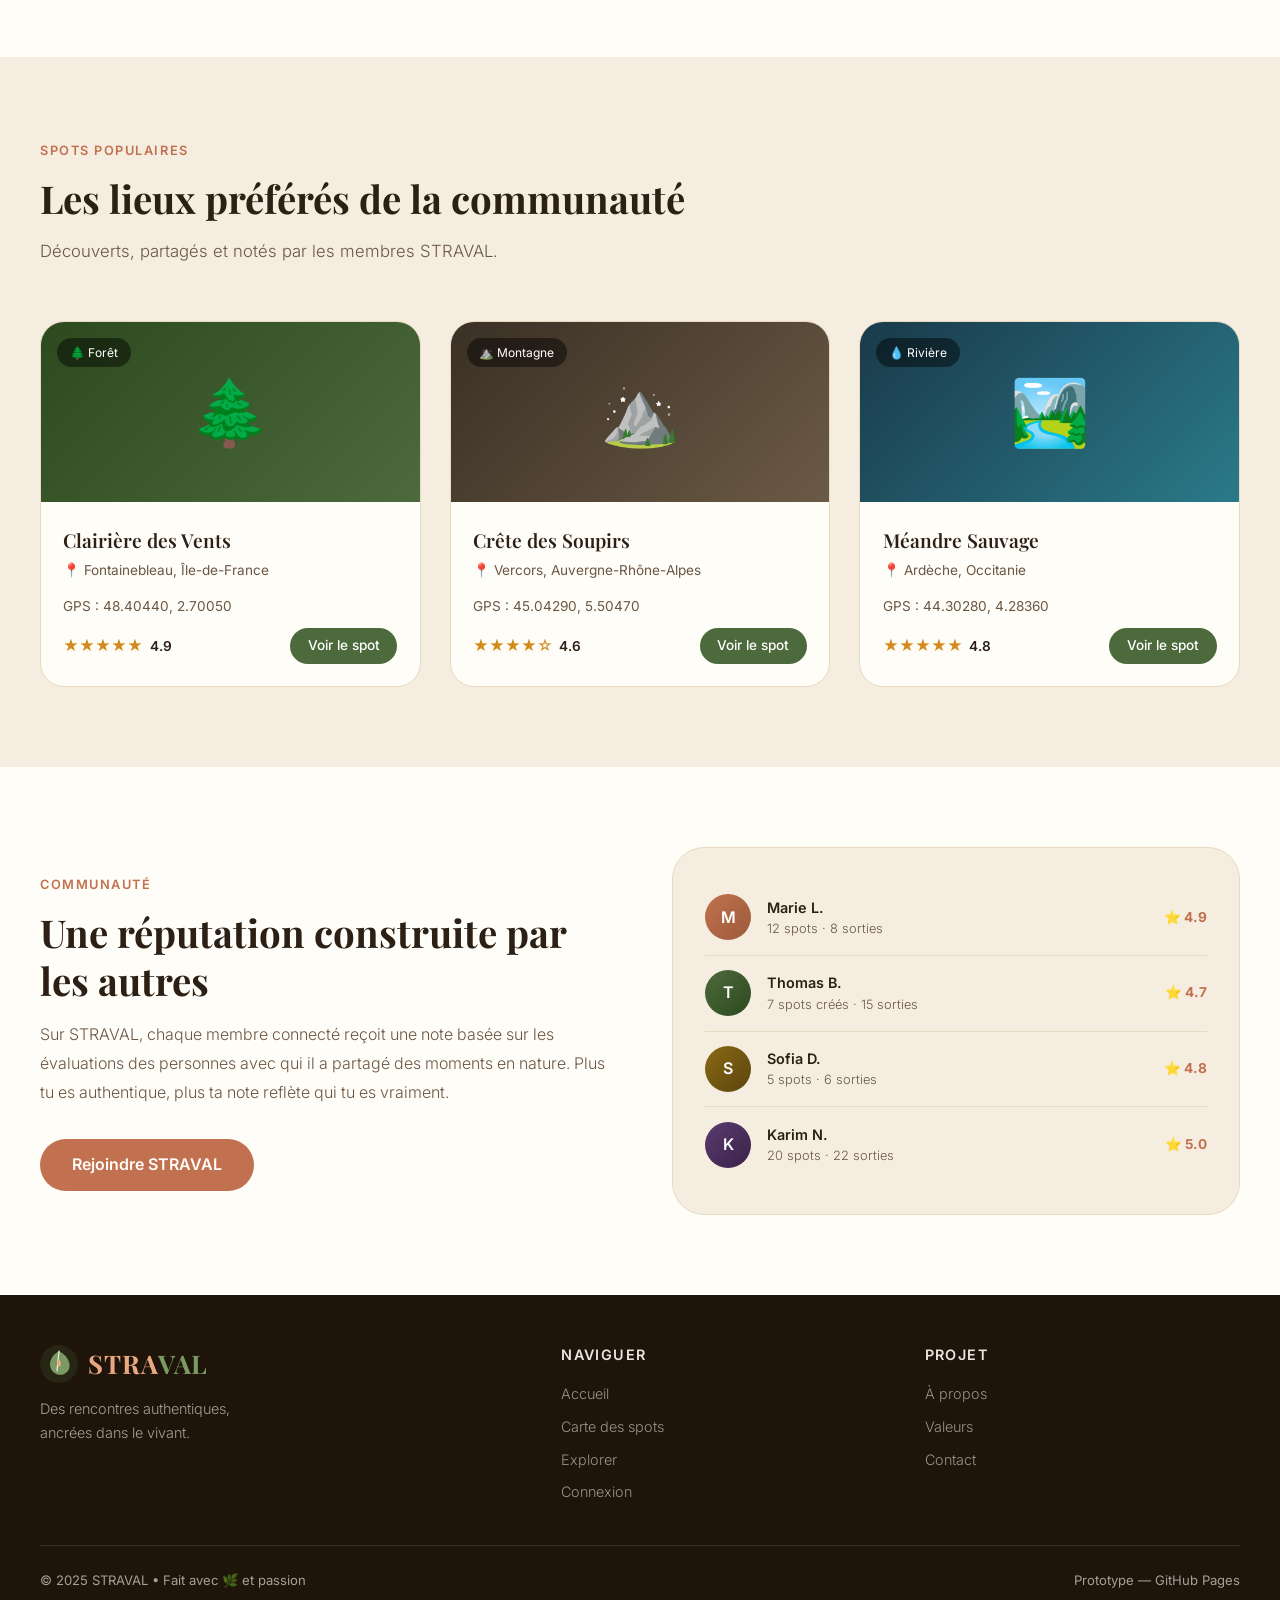
==== commit 4f022998: "V0.2.1" ====
--- a/index.html
+++ b/index.html
@@ -14,16 +14,25 @@
       --text: #2C2015; --text-light: #6B5744; --white: #FFFDF8;
     }
     *, *::before, *::after { box-sizing: border-box; margin: 0; padding: 0; }
-    body { font-family: 'Inter', sans-serif; background: var(--cream); color: var(--text); line-height: 1.6; overflow-x: hidden; }
+    body { font-family: 'Inter', sans-serif; background: var(--cream); color: var(--text); line-height: 1.6; overflow-x: hidden; overflow-y: auto; }
+    body.splash-active { overflow: hidden; }
 
     /* HEADER */
     header { position: sticky; top: 0; z-index: 100; background: rgba(245,237,224,0.95); backdrop-filter: blur(10px); border-bottom: 1px solid var(--cream-dark); padding: 0 2rem; }
-    nav { max-width: 1200px; margin: 0 auto; display: flex; align-items: center; justify-content: space-between; height: 70px; }
+    nav { max-width: 1200px; margin: 0 auto; display: flex; align-items: center; justify-content: flex-start; gap: 1rem; height: 70px; }
     .logo { display: flex; align-items: center; gap: 0.6rem; text-decoration: none; }
     .logo-icon { width: 38px; height: 38px; }
     .logo-text { font-family: 'Playfair Display', serif; font-size: 1.6rem; font-weight: 700; color: var(--terra-dark); letter-spacing: 0.05em; }
     .logo-text span { color: var(--green); }
-    .nav-links { display: flex; align-items: center; gap: 2rem; list-style: none; }
+    .mode-switch { display: flex; align-items: center; gap: 0.6rem; margin-left: 1.2rem; }
+    .switch { position: relative; width: 48px; height: 24px; display: inline-block; }
+    .switch input { opacity: 0; width: 0; height: 0; }
+    .slider { position: absolute; inset: 0; border-radius: 999px; background: rgba(76,106,60,0.15); transition: background 0.3s ease; }
+    .slider::before { content: '' ; position: absolute; left: 3px; top: 3px; width: 18px; height: 18px; background: #fff; border-radius: 50%; box-shadow: 0 1px 3px rgba(0,0,0,0.15); transition: transform 0.3s ease; }
+    .switch input:checked + .slider { background: linear-gradient(135deg, #C1714F, #E8A882); }
+    .switch input:checked + .slider::before { transform: translateX(24px); }
+    .mode-label { font-size: 0.9rem; color: var(--text-light); white-space: nowrap; max-width: 12rem; overflow: hidden; text-overflow: ellipsis; }
+    .nav-links { display: flex; align-items: center; gap: 2rem; list-style: none; margin-left: auto; }
     .nav-links a { text-decoration: none; font-size: 0.95rem; font-weight: 500; color: var(--text-light); transition: color 0.2s; }
     .nav-links a:hover { color: var(--terra); }
     .btn-nav { background: var(--terra); color: var(--white) !important; padding: 0.5rem 1.2rem; border-radius: 2rem; }
@@ -117,6 +126,59 @@
     .footer-col a:hover { color: #E8A882; }
     .footer-bottom { max-width: 1200px; margin: 2rem auto 0; padding-top: 1.5rem; border-top: 1px solid rgba(255,253,248,0.1); display: flex; justify-content: space-between; font-size: 0.82rem; flex-wrap: wrap; gap: 0.5rem; }
 
+    .splash {
+      position: fixed;
+      inset: 0;
+      width: 100vw;
+      height: 100vh;
+      display: flex;
+      align-items: center;
+      justify-content: center;
+      background: radial-gradient(circle at top, rgba(255,255,255,0.12), rgba(245,237,224,0.95) 35%, rgba(193,113,79,0.95));
+      z-index: 999;
+      overflow: hidden;
+      transition: opacity 0.8s ease, visibility 0.8s ease;
+    }
+    .splash.hidden { opacity: 0; visibility: hidden; pointer-events: none; }
+    .splash-inner {
+      text-align: center;
+      color: var(--text);
+      padding: 2rem;
+      max-width: 520px;
+      width: min(90vw, 520px);
+      animation: popIn 0.7s ease both;
+    }
+    .splash-logo-icon { width: 68px; height: 68px; margin: 0 auto 1rem; display: block; }
+    .splash-logo-text { display: block; font-family: 'Playfair Display', serif; font-size: 2.6rem; font-weight: 700; letter-spacing: 0.08em; color: var(--green); margin-bottom: 0.6rem; }
+    .splash-tag { font-size: 1.05rem; font-weight: 600; color: var(--terra-dark); margin-bottom: 2rem; letter-spacing: 0.08em; }
+    .splash-forest { position: relative; height: 110px; display: flex; align-items: flex-end; justify-content: center; gap: 1rem; margin: 0 auto; }
+    .tree { position: relative; display: flex; flex-direction: column; align-items: center; justify-content: flex-end; width: 44px; height: 110px; }
+    .trunk { width: 10px; height: 24px; background: #7A5A3A; border-radius: 999px; margin-top: 8px; opacity: 0; animation: trunkGrow 0.7s ease forwards; }
+    .tree .foliage {
+      width: 0;
+      height: 0;
+      border-left: 20px solid transparent;
+      border-right: 20px solid transparent;
+      border-bottom: 32px solid var(--green);
+      transform-origin: center bottom;
+      transform: scaleY(0);
+      opacity: 0;
+      border-radius: 12px 12px 0 0;
+      animation: treeGrow 0.9s ease forwards;
+    }
+    .tree-1 .foliage { animation-delay: 0.35s; }
+    .tree-1 .trunk { animation-delay: 0.55s; }
+    .tree-2 .foliage { animation-delay: 0.45s; }
+    .tree-2 .trunk { animation-delay: 0.65s; }
+    .tree-3 .foliage { animation-delay: 0.55s; }
+    .tree-3 .trunk { animation-delay: 0.75s; }
+    .tree-4 .foliage { animation-delay: 0.65s; }
+    .tree-4 .trunk { animation-delay: 0.85s; }
+
+    @keyframes popIn { from { opacity: 0; transform: translateY(18px) scale(0.96); } to { opacity: 1; transform: translateY(0) scale(1); } }
+    @keyframes treeGrow { from { opacity: 0; transform: scaleY(0.1); } to { opacity: 1; transform: scaleY(1); } }
+    @keyframes trunkGrow { from { opacity: 0; transform: translateY(14px); } to { opacity: 1; transform: translateY(0); } }
+
     /* ANIMATIONS */
     @keyframes fadeInUp { from { opacity: 0; transform: translateY(20px); } to { opacity: 1; transform: translateY(0); } }
     .reveal { opacity: 0; transform: translateY(24px); transition: opacity 0.6s ease, transform 0.6s ease; }
@@ -129,9 +191,37 @@
       .community-grid { grid-template-columns: 1fr; }
       .footer-inner { grid-template-columns: 1fr; gap: 2rem; }
     }
+    
+    /* Dev helper button to force/show splash */
+    .dev-splash-btn {
+      position: fixed; right: 14px; bottom: 14px; z-index: 1500;
+      background: rgba(76,106,60,0.95); color: #fff; border: none; padding: 0.45rem 0.7rem; border-radius: 999px; cursor: pointer; font-size: 0.85rem; box-shadow: 0 6px 20px rgba(0,0,0,0.15);
+      opacity: 0.9;
+    }
+    .dev-splash-btn:hover { transform: translateY(-2px); }
   </style>
 </head>
 <body>
+  <div class="splash" id="splashScreen">
+    <div class="splash-inner">
+      <div class="splash-brand">
+        <svg class="splash-logo-icon" viewBox="0 0 38 38" fill="none" aria-hidden="true">
+          <circle cx="19" cy="19" r="19" fill="#4C6A3C" opacity="0.15"/>
+          <path d="M19 6 C12 10, 8 17, 11 24 C14 30, 22 32, 27 27 C32 22, 30 12, 19 6Z" fill="#4C6A3C"/>
+          <path d="M19 6 L17 26" stroke="#F5EDE0" stroke-width="1.2" stroke-linecap="round"/>
+          <path d="M19 14 C17 17, 16 20, 19 22 C22 20, 21 17, 19 14Z" fill="#C1714F"/>
+        </svg>
+        <span class="splash-logo-text">STRAVAL</span>
+      </div>
+      <p class="splash-tag">La v0.2.0 est la !</p>
+      <div class="splash-forest">
+        <div class="tree tree-1"><div class="foliage"></div><div class="trunk"></div></div>
+        <div class="tree tree-2"><div class="foliage"></div><div class="trunk"></div></div>
+        <div class="tree tree-3"><div class="foliage"></div><div class="trunk"></div></div>
+        <div class="tree tree-4"><div class="foliage"></div><div class="trunk"></div></div>
+      </div>
+    </div>
+  </div>
 
 <header>
   <nav>
@@ -144,6 +234,13 @@
       </svg>
       <span class="logo-text">STRA<span>VAL V1.2</span></span>
     </a>
+    <div class="mode-switch">
+      <label class="switch">
+        <input type="checkbox" id="modeToggle" aria-label="Basculer vers Stravaaaal" />
+        <span class="slider"></span>
+      </label>
+      <span class="mode-label" id="modeLabel">Starval</span>
+    </div>
     <ul class="nav-links" id="navLinks">
       <li><a href="index.html">Accueil</a></li>
       <li><a href="map.html">Carte</a></li>
@@ -284,6 +381,8 @@
   </div>
 </footer>
 
+<audio id="splashAudio" src="splash-sound.wav" preload="auto" playsinline></audio>
+
 <script>
   document.getElementById('navToggle').addEventListener('click', () => {
     document.getElementById('navLinks').classList.toggle('open');
@@ -292,6 +391,87 @@
     entries.forEach(e => { if (e.isIntersecting) { e.target.classList.add('visible'); observer.unobserve(e.target); } });
   }, { threshold: 0.12 });
   document.querySelectorAll('.reveal').forEach(el => observer.observe(el));
+
+  const modeToggle = document.getElementById('modeToggle');
+  const modeLabel = document.getElementById('modeLabel');
+  if (modeToggle && modeLabel) {
+    modeToggle.addEventListener('change', (event) => {
+      if (event.target.checked) {
+        modeLabel.textContent = 'Stravaaaal (utilisateurs aguéris uniquement 🫣)';
+        window.location.href = 'stravaaaal.html';
+      }
+    });
+  }
+
+  window.addEventListener('load', () => {
+    const splash = document.getElementById('splashScreen');
+    const splashAudio = document.getElementById('splashAudio');
+    const flagKey = 'splashSeen_v0.2.0';
+    if (!splash) return;
+
+    // Si on passe ?splash=1 dans l'URL, forcer l'affichage (utile pour tester)
+    try {
+      const params = new URLSearchParams(window.location.search);
+      if (params.get('splash') === '1') { sessionStorage.removeItem(flagKey); }
+    } catch (e) { /* ignore */ }
+
+    console.log('[splash] checking sessionStorage flag', flagKey);
+    // Si l'utilisateur a déjà vu le splash pour cette version dans CETTE session (onglet), on l'enlève tout de suite
+    try {
+      const seen = sessionStorage.getItem(flagKey);
+      if (seen) {
+        console.log('[splash] already seen in this session, removing splash');
+        splash.remove();
+        document.body.classList.remove('splash-active');
+        return;
+      } else {
+        console.log('[splash] not seen in this session — will show splash');
+      }
+    } catch (e) {
+      // si sessionStorage indisponible, continuer et montrer le splash
+    }
+
+    // Montrer splash la première fois
+    document.body.classList.add('splash-active');
+    if (splashAudio) {
+      splashAudio.play().catch(() => {
+        /* Autoplay peut être bloqué par le navigateur avant une interaction utilisateur. */
+      });
+    }
+    setTimeout(() => {
+      splash.classList.add('hidden');
+      if (splashAudio) { try { splashAudio.pause(); splashAudio.currentTime = 0; } catch (e) {} }
+    }, 3100);
+    setTimeout(() => {
+      splash.remove();
+      document.body.classList.remove('splash-active');
+      try { sessionStorage.setItem(flagKey, '1'); } catch(e) { /* ignore */ }
+    }, 4200);
+  });
+
+  // Raccourci clavier pour développeurs : Shift+S supprime le flag de session et recharge la page
+  window.addEventListener('keydown', (e) => {
+    if (e.shiftKey && e.key.toLowerCase() === 's') {
+      try { sessionStorage.removeItem('splashSeen_v0.2.0'); } catch (err) {}
+      location.reload();
+    }
+  });
+
+  // Bouton visible pour réinitialiser le splash (utilisateur / test rapide)
+  (function createDevButton(){
+    try {
+      const btn = document.createElement('button');
+      btn.id = 'devSplashBtn';
+      btn.className = 'dev-splash-btn';
+      btn.textContent = 'Voir le splash';
+      btn.title = 'Supprime le flag splash et recharge pour voir l\'animation';
+      btn.addEventListener('click', () => {
+        try { sessionStorage.removeItem('splashSeen_v0.2.0'); } catch (e) {}
+        location.reload();
+      });
+      document.body.appendChild(btn);
+    } catch (e) { /* ignore in older browsers */ }
+  })();
 </script>
 </body>
 </html>
